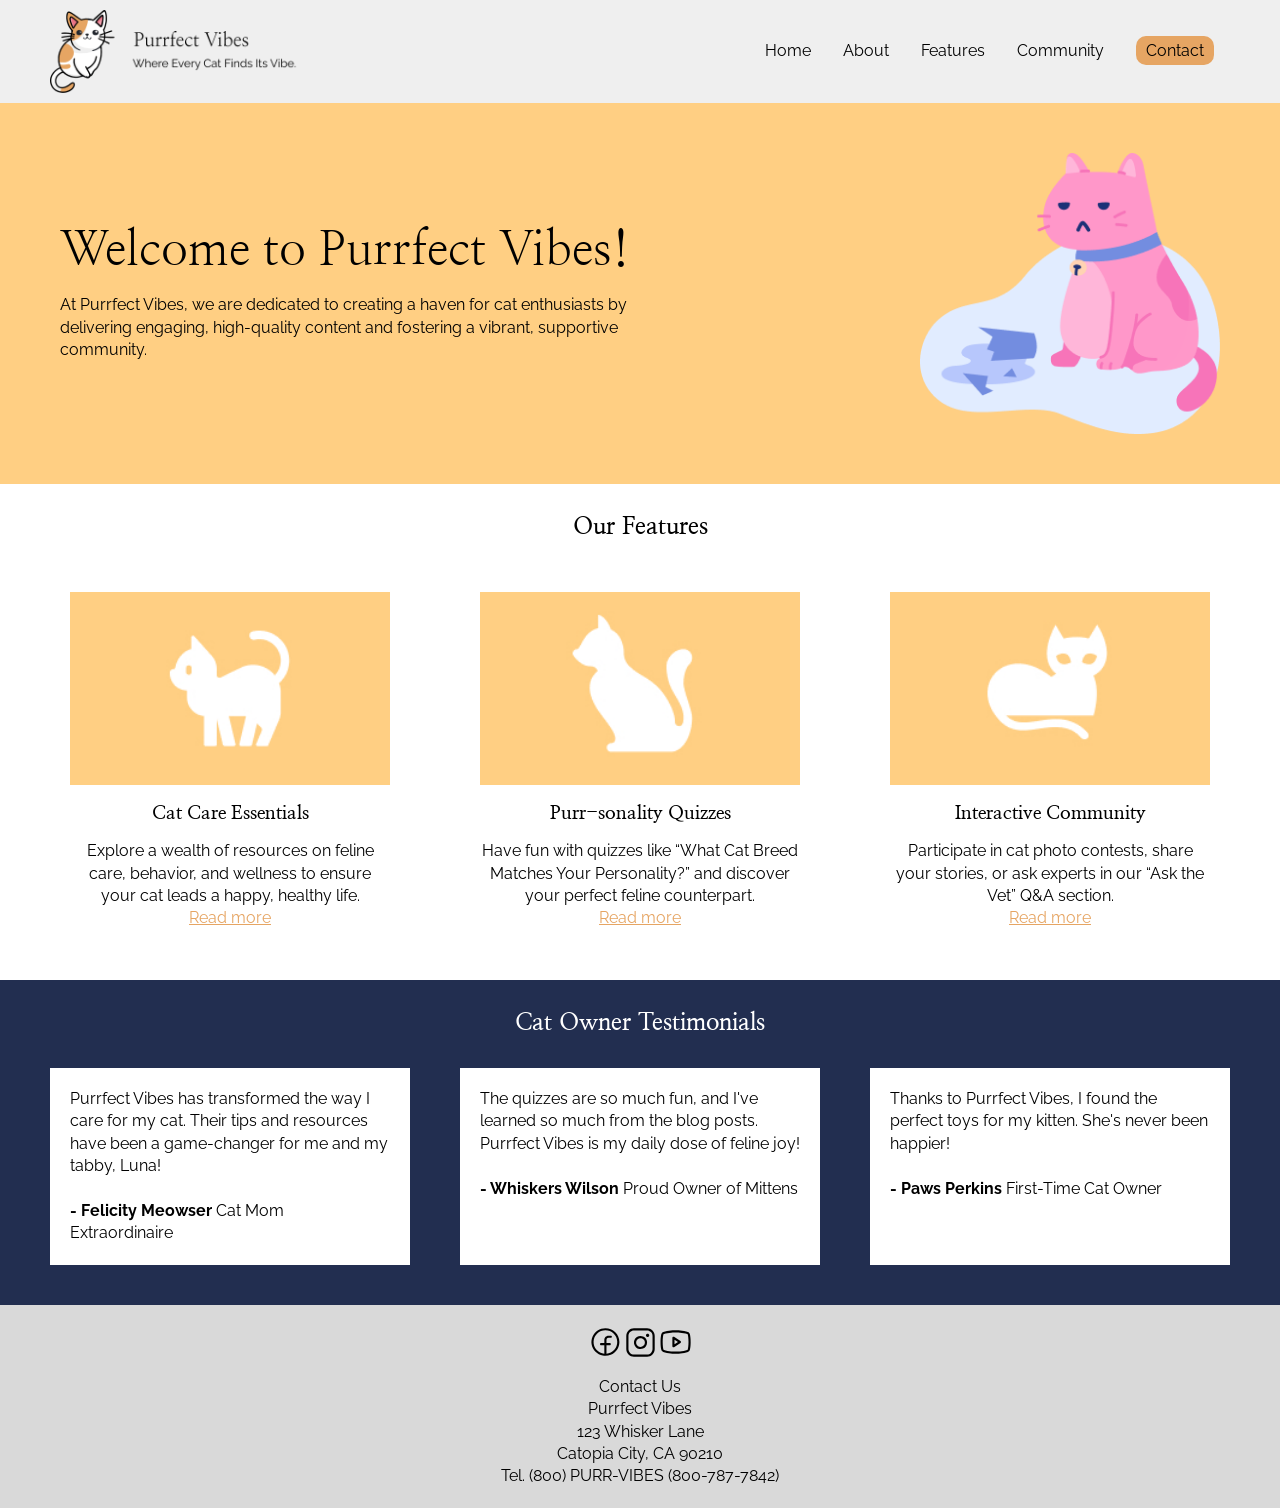
==== beginning/index.html @ a24df7e7 "FIles Uploaded" ====
<!DOCTYPE html>
<html lang="en">
<head>
    <meta charset="utf-8">
    <meta name="viewport" content="width=device-width, initial-scale=1.0">
    <link rel="apple-touch-icon" sizes="180x180" href="images/favicons/apple-touch-icon.png">
    <link rel="icon" type="image/png" sizes="32x32" href="images/favicons/favicon-32x32.png">
    <link rel="icon" type="image/png" sizes="16x16" href="images/favicons/favicon-16x16.png">
    <link rel="manifest" href="images/favicons/site.webmanifest">
    <link rel="preconnect" href="https://fonts.googleapis.com">
    <link rel="preconnect" href="https://fonts.gstatic.com" crossorigin>
    <link href="https://fonts.googleapis.com/css2?family=Nanum+Myeongjo&family=Raleway:ital,wght@0,100..900;1,100..900&display=swap" rel="stylesheet">
    <title>Welcome to Purrfect Vibes!</title>
    <link rel="stylesheet" href="css/reset.css">
    <link rel="stylesheet" href="css/styles.css">
    <script src="scripts/jquery.min.js" defer></script>
    <script src="scripts/scripts.js"></script>
</head>
<body>
    <header>
        <div class="container">
            <a href="index.html"><img src="images/logo.png" alt="logo"></a>
            <input type="checkbox" class="navToggler" id="navToggler">
            <nav>
                <ul>
                    <li><a href="index.html">Home</a></li>
                    <li><a href="about.html">About</a></li>
                    <li><a href="features.html">Features</a>
                        <ul class="sub-menu">
                            <li><a href="features.html#cat-care">Cat Care</a></li>
                            <li><a href="features.html#quizzes">Quizzes</a></li>
                            <li><a href="features.html#community">Community</a></li>
                        </ul>
                    </li>
                    <li><a href="community.html">Community</a></li>
                    <li><a href="contact.html" class="button">Contact</a></li>
                </ul>
            </nav>
            <label for="navToggler" class="navTogglerMenu" name="navToggler">
                <img src="images/menu.svg" class="menuOpen" alt="menu">
                <img src="images/x.svg" class="menuClose" alt="close">
            </label>
        </div>
    </header>
    <section class="hero">
        <div class="container">
            <div class="hero-text">
                <h1>Welcome to Purrfect Vibes!</h1>
                <p>At Purrfect Vibes, we are dedicated to creating a haven for cat enthusiasts by delivering engaging, high-quality content and fostering a vibrant, supportive community.</p>
            </div>
            <img src="images/hero-cat.png" alt="">
        </div>
    </section>
    <section class="features container">
        <h2>Our Features</h2>
        <div class="feature-container">
            <div class="feature-block">
                <img src="images/cat-care.jpg" alt="cat care">
                <h3>Cat Care Essentials</h3>
                <p>Explore a wealth of resources on feline care, behavior, and wellness to ensure your cat leads a happy, healthy life.</p>
                <a href="#">Read more</a>
            </div>
            <div class="feature-block">
                <img src="images/cat-quizzes.jpg" alt="cat quizzes">
                <h3>Purr-sonality Quizzes</h3>
                <p>Have fun with quizzes like “What Cat Breed Matches Your Personality?” and discover your perfect feline counterpart.</p>
                <a href="#">Read more</a>
            </div>
            <div class="feature-block">
                <img src="images/cat-community.jpg" alt="cat community">
                <h3>Interactive Community</h3>
                <p>Participate in cat photo contests, share your stories, or ask experts in our “Ask the Vet” Q&A section.</p>
                <a href="#">Read more</a>
            </div>
        </div>
    </section>
    <section class="testimonials">
        <div class="container">
            <h2>Cat Owner Testimonials</h2>
            <div class="testimonial-container">
                <div class="testimonial-block">
                    Purrfect Vibes has transformed the way I care for my cat. Their tips and resources have been a game-changer for me and my tabby, Luna!<br><br>
                    <strong>- Felicity Meowser</strong>
                    Cat Mom Extraordinaire
                </div>
                <div class="testimonial-block">
                    The quizzes are so much fun, and I've learned so much from the blog posts. Purrfect Vibes is my daily dose of feline joy!<br><br>
                    <strong>- Whiskers Wilson</strong>
                    Proud Owner of Mittens
                </div>
                <div class="testimonial-block">
                    Thanks to Purrfect Vibes, I found the perfect toys for my kitten. She's never been happier!<br><br>
                    <strong>- Paws Perkins</strong>
                    First-Time Cat Owner
                </div>
            </div>
        </div>
    </section>
    <footer>
        <div>
            <a href="#"><img src="images/facebook.svg" alt="Facebook"></a>
            <a href="#"><img src="images/instagram.svg" alt="Instagram"></a>
            <a href="#"><img src="images/youtube.svg" alt="Youtube"></a>
        </div>
        <p>
            Contact Us<br>
            Purrfect Vibes<br>
            123 Whisker Lane<br>
            Catopia City, CA 90210<br>
            Tel. (800) PURR-VIBES (800-787-7842)<br>
        </p>
    </footer>
</body>
</html>
---- beginning/css/styles.css ----
body, textarea {
    font-size: 16px;
    font-family: "Raleway", serif;
    font-optical-sizing: auto;
    font-weight: 400;
    font-style: normal;    
    margin: 0;
    line-height: 1.4em;
}
h1, h2, h3, h4, h5, h6 {
    font-family: "Nanum Myeongjo", serif;
    font-weight: 400;
    font-style: normal;
}
h1 {
    font-size: 3rem;
    margin: 0;
}
h2 {
    margin-bottom: 32px;
    font-weight: 600;
}
h3 {
    font-weight: 600;
}
.container {
    max-width: 1200px;
    margin: auto;
    padding: 10px;
}
a {
    color: #e6a563;
}
a:hover {
    opacity: 0.8;
}
h2 {
    text-align: center;
}
img {
    width: 100%;
}
/**Header**/
header {
    background-color: #efefef;
}
header a {
    text-decoration: none;
    color: #000;
}
header a:hover {
    color: #e6a563;
}
header .container {
    padding: 10px;
    display: flex;
    align-items: center;
    justify-content: flex-end;
}
header .container > a:first-child {
    width: 250px;
    margin-right: auto;

}
header ul {
    list-style-type: none;
    display: flex;
    align-items: center;
    margin: 0;
}
.button {
    background-color: #e6a563;
    border-radius: 10px;
    padding: 5px 10px;
}
.button:hover {
    background-color: #fff;
}
nav li {
    margin: 0 1em;
    position: relative;
    padding-bottom: 20px;
    padding-top: 20px;
}
.sub-menu {
    position: absolute;
    left: 0;
    flex-direction: column;
    margin-top: 20px;
    gap: 20px;
    background-color: #fff;
    border: 1px solid #efefef;
    border-radius: 20px;
    padding: 10px 20px 20px 10px;
    align-items: flex-start;
    display: none;
}
.sub-menu li {
    padding: 0;
}
nav li:hover > .sub-menu,
nav li > .sub-menu:hover  {
    display: flex;
}
.navTogglerMenu, .navToggler {
    display: none;
}
.title {
    background-color: #222e50;
    text-align: center;
    color: #fff;
    margin-bottom: 30px;
    padding: 20px 0;
}
/**Home Page**/
body.home {
    background-color: #efefef;
}
.hero {
    background-color: #FFCF83;
}
.hero .container {
    display: flex;
    justify-content: space-between;
    padding: 50px 20px;
}
.hero img {
    width: 300px;
}
.hero .hero-text {
    display: flex;
    flex-direction: column;
    justify-content: center;
    width: 50%;
}
.feature-container {
    display: flex;
    justify-content: center;
    gap: 50px;
    padding-bottom: 20px;
}
.feature-block {
    text-align: center;
    background-color: #fff;
    padding: 20px;
    flex: auto;
    width: 32%;
}
.testimonials {
    background-color: #222e50;
    padding-bottom: 30px;
}
.testimonials h2 {
    color: #fff;
    text-align: center;
}
.testimonial-container {
    display: flex;
    gap: 50px;
}
.testimonial-block {
    background-color: #fff;
    padding: 20px;
    flex: auto;
    width: 33%;
}
.team {
    padding-bottom: 20px;
}
.team img {
    width: 80px;
    margin: auto;
}
/**About Page**/
.container.small {
    max-width: 1000px;
}
.overview-container {
    display: flex;
    flex-wrap: wrap;
    align-items: center;
    max-width: 1000px;
    margin: auto;
} 
.overview-container h2 {
    text-align: left;
}
.overview-container>div {
    flex: 1;
    min-width: 300px; /* Ensures a minimum width for items */
    margin: 10px; /* Adds spacing between elements */
}
.video-container {
    position: relative;
    width: 100%;
    padding-bottom: 56.25%; /* 16:9 aspect ratio */
    height: 0;
}

.video-container iframe {
    position: absolute;
    top: 0;
    left: 0;
    width: 100%;
    height: 100%;
}
.light-grey-bg {
    background-color: #efefef;
    padding: 20px 0;
}
.about-container {
    display: flex;
    justify-content: space-between;
    gap: 20px;
}
.about-block {
    text-align: center;
    width: 25%;
}
.about-block a {
    text-decoration: none;
    color: #000;
}
.about-block img {
    width: 80px;
    height: 80px;
    margin: auto;
}
.modal {
    display: none; /* Hidden by default */
    position: fixed; /* Stay in place */
    z-index: 1000; /* Sit on top */
    left: 0;
    top: 0;
    width: 100%; /* Full width */
    height: 100%; /* Full height */
    overflow: auto; /* Enable scroll if needed */
    background-color: rgba(0, 0, 0, 0.7); /* Black w/ opacity */
}
.modal-content {
    position: relative;
    background-color: #fefefe;
    margin: 15% auto; /* 15% from the top and centered */
    padding: 20px;
    border: 1px solid #888;
    width: 80%; /* Could be more or less, depending on screen size */
}
.close-btn {
    color: #000;
    position: absolute;
    font-size: 28px;
    top: 20px;
    right: 20px;
}
.close-btn:hover,
.close-btn:focus {
    color: #e6a563;
    text-decoration: none;
    cursor: pointer;
}
.modal:target {
    display: block;
}
.careers-container {
    margin-bottom: 50px;
}
/**Community Page**/
.community {
    display: grid;
    gap: 20px;
    grid-template-columns: repeat(3, 1fr);
    margin-bottom: 30px;
    max-width: 1000px;
}
.event-block {
    border: 1px solid #efefef;
    box-shadow: 10px 10px 10px #efefef;
    text-align: center;;
}
.event-block img {
    width: 100%;
}
.event-block h3, .event-block p {
    padding: 0 20px;
}
.event-block.featured {
    grid-column: span 3;
    display: grid;
    grid-template-areas: 
    "image title"
    "image text";
    grid-template-columns: 1fr 1fr;
    grid-template-rows: auto 1fr;
    grid-column-gap: 20px;
}
.event-block.featured img {
    grid-area: image;
}
.event-block.featured h3 {
    grid-area: title;
    text-align: left;
}
.event-block.featured p {
    grid-area: text;
    text-align: left;
}
.event-block span {
    font-style: italic;
    color: #787878;
    font-size: 0.9em;;
}
.event-block p {
    padding-bottom: 20px;
}
/**Feature Page**/
.feature-page-block {
    border: 1px solid #efefef;
    padding: 20px;
    border-radius: 20px;
}
.feature-page-block h3 {
    text-align: center;
}
.feature-page-block img {
    height: 200px;
    object-fit: cover;
}
ul.paw-list {
    list-style: none; 
    padding: 0; 
}
ul.paw-list li {
    position: relative; 
    padding-left: 30px; 
    margin-bottom: 10px;
}
ul.paw-list li::before {
    content: "\f1b0"; 
    font-family: "Font Awesome 5 Free"; 
    font-weight: 900; 
    position: absolute; 
    left: 0; 
    top: 0; 
    color: #333; 
}
.accordion {
    max-width: 700px;
    margin: 0 auto;
    border: 1px solid #ddd;
    border-radius: 8px;
    margin-bottom: 30px;
}  
.accordion-item {
    border-bottom: 1px solid #ddd;
    position: relative;
}  
.accordion-checkbox {
    display: none;
} 
.accordion-header {
    display: block;
    background-color: #f9f9f9;
    color: #333;
    cursor: pointer;
    padding: 15px;
    text-transform: capitalize;
    transition: background-color 0.3s;
}  
.accordion-header:hover {
    background-color: #eee;
}  
.accordion-content {
    max-height: 0;
    overflow: hidden;
    background-color: #fff;
    padding: 0 15px;
    transition: max-height 0.3s ease, padding 0.3s ease;
}  
.accordion-content p {
    margin: 15px 0;
}  
.accordion-checkbox:checked ~ .accordion-content {
    max-height: 200px;
    padding: 15px;
}   
/**Contact**/
.contact-container {
    display: flex;
    gap: 50px;
    margin-bottom: 50px;
    justify-content: center;
}
.contact-container .address-container {
    width: 30%;
    display: flex;
    flex-direction: column;
    gap: 20px;
}

.contact-container .form-container {
    width: 70%;
    max-width: 600px;
}
form {
    display: grid;
    grid-template-columns: repeat(2, 1fr); /* Two columns of equal width */
    gap: 1rem;
}
.form-group {
    display: flex;
    flex-direction: column;
}
.full-width {
    grid-column: span 2; 
}
input[type="email"],input[type="text"],input[type="tel"],textarea, select {
    width:100%;
    height:38px;
    padding:6px 10px;
    background-color:#fff;
    border:1px solid #D1D1D1;
    border-radius:4px;
    box-shadow:none;
    box-sizing:border-box;
}
textarea {
    min-height:65px;
    padding-top:6px;
    padding-bottom:6px;
}
form label {
    font-weight:600;
    margin-bottom: 10px;
}
form input[type="checkbox"], form input[type="radio"] {
    display:inline;
}
form .inline-checkbox label {
    font-weight: 400;
}
input[type="submit"] {
	padding: 0 30px;
	font-size: 11px;
	font-weight: 600;
	line-height: 38px;
	letter-spacing: .1rem;
	text-transform: uppercase;
	background-color: transparent;
	border-radius: 4px;
	border: 1px solid #bbb;
	cursor: pointer;
 }
input[type="submit"]:hover, input[type="submit"]:focus {
    color:#333;
    border-color:#888;
    outline:0;
}
input[type="text"]:required, input[type="tel"]:required, input[type="email"]:required {
    border-color:red;
}
input[type="text"]:valid, input[type="tel"]:valid, input[type="email"]:valid {
    border-color:green;
}
/**Footer**/
footer {
    text-align: center;
    background-color: #D9D9D9;
    padding: 20px;
}
footer > div {
    display: flex;
    justify-content: center;
}
footer img {
    width: 35px;
}

/**Tablet Styles**/
@media only screen and (max-width: 1040px) {
    .community {
        grid-template-columns: repeat(2, 1fr);
    }
    .event-block.featured {
        grid-column: span 2;
    }
    .features-page .feature-container {
        flex-wrap: wrap;
        gap: 10px;
    }
    .features-page .feature-page-block {
        width: 40%;
    }
}

/**Mobile Styles**/
@media only screen and (max-width: 767px) {
    header .container {
        flex-wrap: wrap;
        position: relative;
    }
    header img {
        width: 200px;
    }
    header nav {
        position: absolute;
        width: 100%;
        top: 90px;
        left: 0;
        display: none;
    }
    header nav ul {
        flex-direction: column;
        align-items: center;
        justify-content: center;
        width: 100vw;
        background-color: #efefef;
        padding: 0;
        border-top: 1px solid #fff;
    }
    header nav li {
        width: 100%;
        text-align: center;
        border-bottom: 1px solid #fff;
        padding: 10px 0;
        margin: 0;
    }
    header nav li:last-child {
        border-bottom: none;
        padding: 0;
    }
    header .button {
        width: 100%;
        border-radius: 0;
        display: block;
        padding: 10px;
    }
    .navToggler, .navTogglerMenu {
        display: block;
    }
    .navTogglerMenu img {
        width: 25px;
    }
    .navToggler:checked ~ nav {
        display: block;
    }
    .navToggler, .menuClose, .navToggler:checked ~ .navTogglerMenu .menuOpen {
        display: none;
    }
    .navToggler:checked ~ .navTogglerMenu .menuClose {
        display: block;
    }
    .sub-menu {
        display: flex;
        position: relative;
        border-radius: 0;
        gap: 20px;
        padding: 10px;
    }
    .hero .container {
        display: block;
        text-align: center;
    }
    .hero .hero-text {
        width: 100%;
        margin-bottom: 30px;
    }
    .feature-container {
        flex-direction: column;
        gap: 20px;
    }
    .feature-block {
        width: 100%;
    }
    .testimonial-container {
        flex-direction: column;
        gap: 20px;
    }
    .testimonial-block {
        width: 100%;
    }
    .about-container {
        flex-wrap: wrap;
        justify-content: center;
    }
    .about {
        text-align: center;
    }
    .about-container {
        gap: 50px;
    }
    .about-block {
        flex-direction: column;
    }
    .overview-container h2 {
        text-align: center;
    }
    .community {
        grid-template-columns: repeat(1, 1fr);
    }
    .event-block.featured {
        grid-column: span 2;
    }
    .features-page .feature-container {
        display: block;
    }
    .features-page .feature-page-block {
        width: 100%;
    } 
    .community {
        display: flex;
        flex-direction: column;
    }
    .event-block.featured {
        display: flex;
        flex-direction: column;
    } 
    .contact {
        text-align: center;
    }
    .contact-container {
        flex-direction: column;
    }
    .contact-container .address-container, .contact-container .form-container {
        width: 100%;
    }
    form {
        grid-template-columns: 1fr;
    }
    .full-width {
        grid-column: span 1;
    }
}
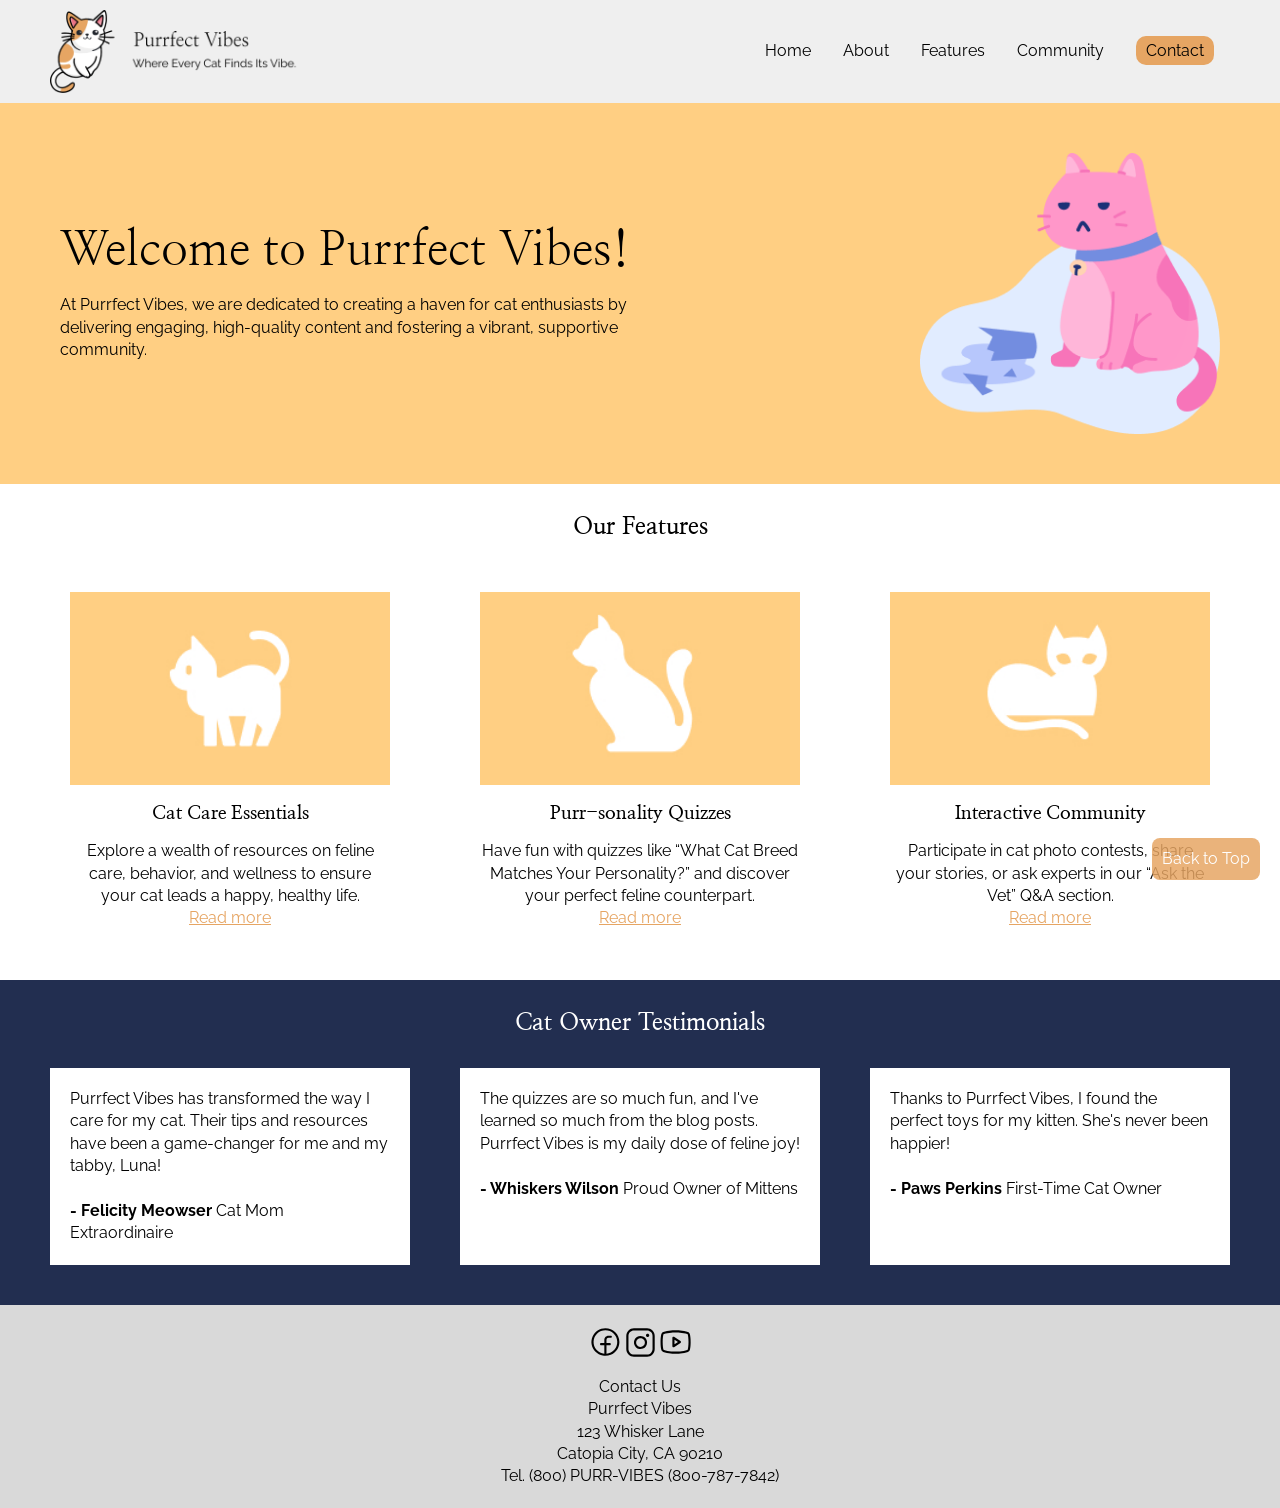
==== commit 054e5df9: "Back to Top Button Done" ====
--- a/beginning/index.html
+++ b/beginning/index.html
@@ -14,7 +14,7 @@
     <link rel="stylesheet" href="css/reset.css">
     <link rel="stylesheet" href="css/styles.css">
     <script src="scripts/jquery.min.js" defer></script>
-    <script src="scripts/scripts.js"></script>
+    <script src="scripts/scripts.js" defer></script>
 </head>
 <body>
     <header>
@@ -96,6 +96,9 @@
             </div>
         </div>
     </section>
+
+    <!-- Back to Top button -->
+    <a href="#top" id="backToTopBtn">Back to Top</a>
     <footer>
         <div>
             <a href="#"><img src="images/facebook.svg" alt="Facebook"></a>
--- a/beginning/css/styles.css
+++ b/beginning/css/styles.css
@@ -1,3 +1,6 @@
+html {
+    scroll-behavior: smooth;
+}
 body, textarea {
     font-size: 16px;
     font-family: "Raleway", serif;
@@ -226,6 +229,10 @@
     height: 80px;
     margin: auto;
 }
+.open-modal-btn {
+    border: none;
+    cursor: pointer;
+}
 .modal {
     display: none; /* Hidden by default */
     position: fixed; /* Stay in place */
@@ -354,9 +361,9 @@
     border-bottom: 1px solid #ddd;
     position: relative;
 }  
-.accordion-checkbox {
+/* .accordion-checkbox {
     display: none;
-} 
+}  */
 .accordion-header {
     display: block;
     background-color: #f9f9f9;
@@ -370,19 +377,20 @@
     background-color: #eee;
 }  
 .accordion-content {
-    max-height: 0;
-    overflow: hidden;
+    display: none;
+    /* max-height: 0; */
+    /* overflow: hidden; */
     background-color: #fff;
     padding: 0 15px;
-    transition: max-height 0.3s ease, padding 0.3s ease;
+    /* transition: max-height 0.3s ease, padding 0.3s ease; */
 }  
 .accordion-content p {
     margin: 15px 0;
 }  
-.accordion-checkbox:checked ~ .accordion-content {
+/* .accordion-checkbox:checked ~ .accordion-content {
     max-height: 200px;
     padding: 15px;
-}   
+}    */
 /**Contact**/
 .contact-container {
     display: flex;
@@ -475,6 +483,20 @@
     width: 35px;
 }
 
+/* Back to Top Button */
+#backToTopBtn {
+  position: fixed;
+  bottom: 20px;
+  right: 20px;
+  background-color: #e6a563;
+  color: white;
+  padding: 10px;
+  border-radius: 8px;
+  text-decoration: none;
+  display: none;
+}
+
+
 /**Tablet Styles**/
 @media only screen and (max-width: 1040px) {
     .community {
